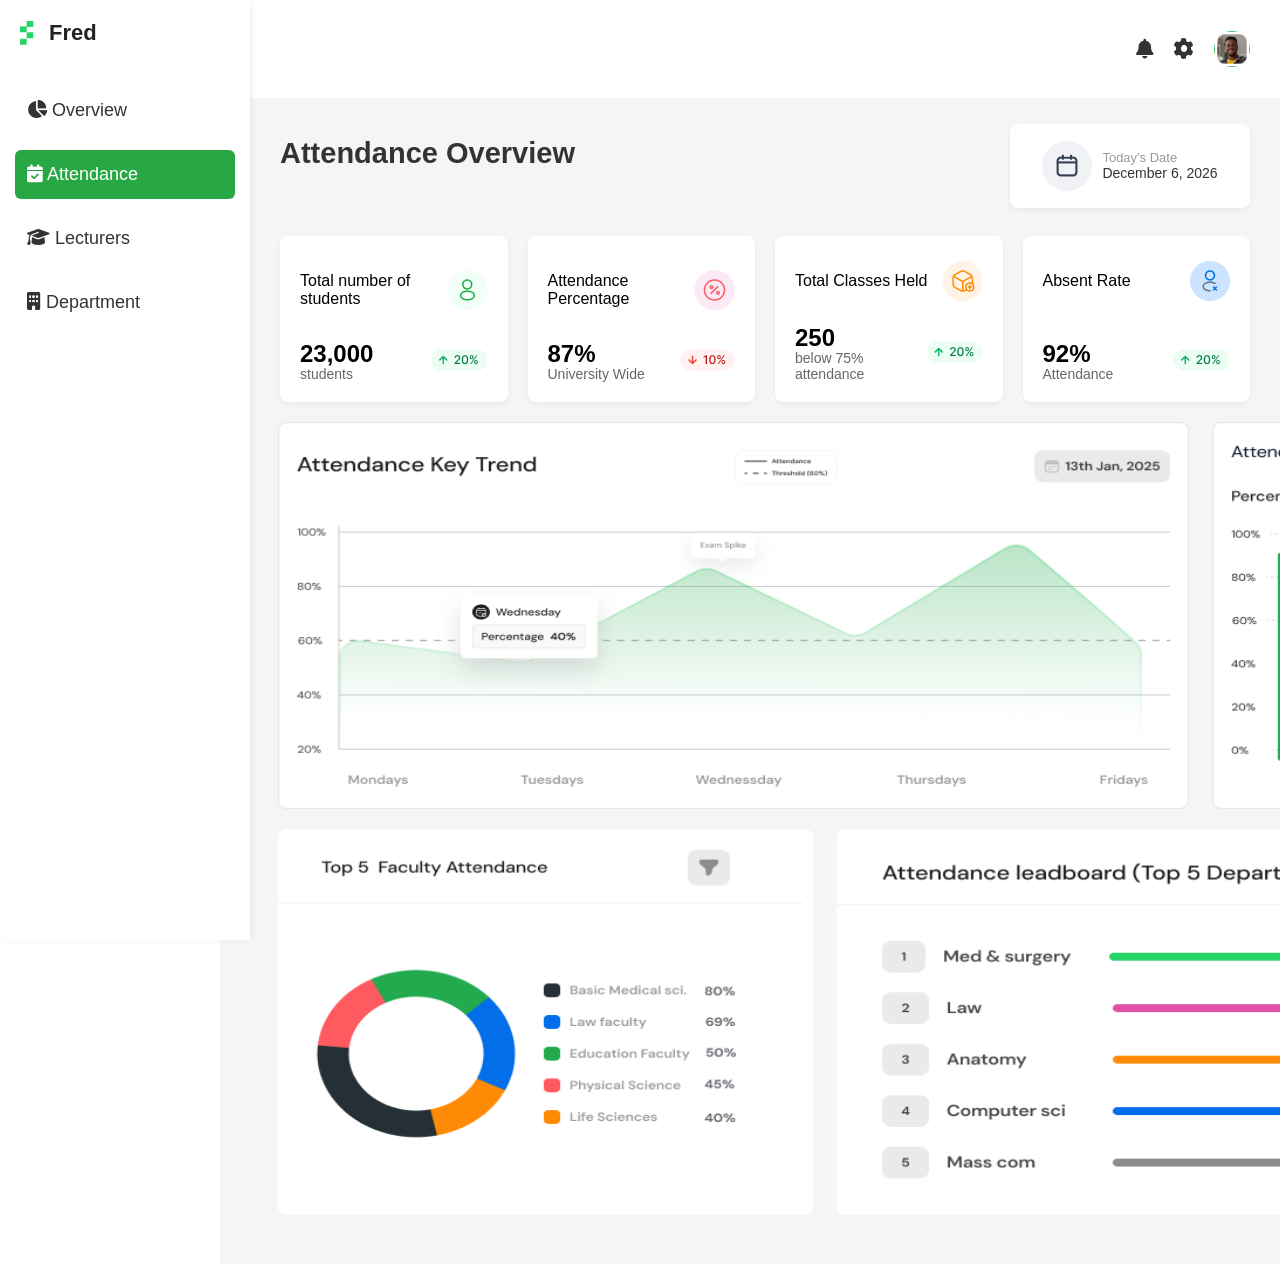
==== genesys/attendance.html @ 0352b65f "Add files via upload" ====
<!DOCTYPE html>
<html lang="en">
  <head>
    <meta charset="UTF-8" />
    <meta name="viewport" content="width=device-width, initial-scale=1.0" />
    <title>Attendance</title>
    <link rel="stylesheet" href="style.css" />
    <link
      rel="stylesheet"
      href="https://cdnjs.cloudflare.com/ajax/libs/font-awesome/6.5.0/css/all.min.css"
    />
  </head>
  <body>
    <!-- Sidebar Menu -->
    <div class="sidebar">
      <div class="logo">
        <img class="fredlogo" src="pictures/Group 1.png" alt="Fred Logo" />
        <span>Fred</span>
      </div>
      <ul class="nav">
        <li class="nav-item">
          <a href="overview.html"><i class="fas fa-chart-pie"></i> Overview</a>
        </li>
        <li class="nav-item active">
          <a href="attendance.html"
            ><i class="fas fa-calendar-check"></i> Attendance</a
          >
        </li>
        <li class="nav-item">
          <a href="lecturers.html"
            ><i class="fas fa-graduation-cap"></i> Lecturers</a
          >
        </li>
        <li class="nav-item">
          <a href="department.html"
            ><i class="fas fa-building"></i> Department</a
          >
        </li>
      </ul>
    </div>

    <!-- Main content area for this page -->
    <div class="main-content">
      <div class="overview-header">
        <input type="search" placeholder="search" class="search" />
        <div class="header-right">
          <i class="fas fa-bell"></i>
          <i class="fas fa-cog"></i>
          <img
            class="profile-img"
            src="pictures/Group 7091.png"
            alt="Profile"
          />
        </div>
      </div>

      <div class="overview-section">
        <div class="overview-left">
          <h1 class="pele">Attendance Overview</h1>
        </div>

        <div class="date-box">
          <img class="misc" src="pictures/Misc icon@2x.png" alt="" />
          <div class="date-texts">
            <span class="date-title">Today's Date</span>
            <span class="date-value" id="todayDate">April 14, 2025</span>
          </div>
        </div>
      </div>

      <div class="chai">
        <div class="first">
          <div class="inner">
            <div class="totalnumber">
              <p>Total number of students</p>
              <img class="src" src="pictures/Circle Icon Bagde.png" alt="" />
            </div>
            <div class="twenty">
              <div class="std">
                <h1 class="tousand">23,000</h1>
                <p>students</p>
              </div>
              <div class="badge">
                <img src="pictures/Badge.png" alt="" />
              </div>
            </div>
          </div>
        </div>

        <div class="first">
          <div class="inner">
            <div class="totalnumber">
              <p>Attendance Percentage</p>
              <img
                class="src"
                src="pictures/Circle Icon Bagde (1).png"
                alt=""
              />
            </div>
            <div class="twenty">
              <div class="std">
                <h1 class="tousand">87%</h1>
                <p>University Wide</p>
              </div>
              <div class="badge">
                <img src="pictures/Badge (1).png" alt="" />
              </div>
            </div>
          </div>
        </div>

        <div class="first">
          <div class="inner">
            <div class="totalnumber">
              <p>Total Classes Held</p>
              <img
                class="src"
                src="pictures/Circle Icon Bagde (2).png"
                alt=""
              />
            </div>
            <div class="twenty">
              <div class="std">
                <h1 class="tousand">250</h1>
                <p>below 75% attendance</p>
              </div>
              <div class="badge">
                <img src="pictures/Badge (2).png" alt="" />
              </div>
            </div>
          </div>
        </div>

        <div class="first">
          <div class="inner">
            <div class="totalnumber">
              <p>Absent Rate</p>
              <img
                class="src"
                src="pictures/Circle Icon Bagde (3).png"
                alt=""
              />
            </div>
            <div class="twenty">
              <div class="std">
                <h1 class="tousand">92%</h1>
                <p>Attendance</p>
              </div>
              <div class="badge">
                <img src="pictures/Badge.png" alt="" />
              </div>
            </div>
          </div>
        </div>
      </div>

      <div class="containp">
        <img class="imgcont" src="pictures/Container.png" alt="" />
      </div>

      <div class="containp">
        <img class="imgcont" src="pictures/Frame 2147224656 (2).png" alt="" />
      </div>
    </div>

    <script>
      // Automatically set the active class based on the current URL
      const navItems = document.querySelectorAll(".nav-item a");
      navItems.forEach((item) => {
        if (item.href === window.location.href) {
          item.parentElement.classList.add("active");
        }
      });

      const date = new Date();
      const options = { year: "numeric", month: "long", day: "numeric" };
      document.getElementById("todayDate").textContent =
        date.toLocaleDateString("en-US", options);
    </script>
  </body>
</html>
---- genesys/style.css ----
body {
  margin: 0;
  font-family: "Inter", sans-serif;
}

.sidebar {
  position: fixed;
  top: 0;
  left: 0;
  height: 100vh;
  width: 220px;
  background: #fff;
  box-shadow: 2px 0 5px rgba(0, 0, 0, 0.05);
  padding: 20px 15px;
  display: flex;
  flex-direction: column;
  justify-content: space-between;
  z-index: 100;
  transition: transform 0.3s ease-in-out; /* Faster transition */
}

.logo {
  display: flex;
  align-items: center;
  gap: 10px;
  font-size: 22px;
  font-weight: bold;
  color: #222;
}

.logo img {
  height: 24px;
  width: 24px;
}
.fredlogo {
  object-fit: contain;
  object-position: center;
}

.nav {
  list-style: none;
  padding: 0;
  margin-top: 40px;
  flex-grow: 1;
}

.nav-item {
  display: flex;
  align-items: center;
  gap: 10px;
  padding: 14px 12px;
  color: #333;
  font-size: 18px; /* ⬅️ increased from 14px to 16px */
  border-radius: 6px;
  cursor: pointer;
  transition: background 0.2s ease;
  margin-bottom: 15px;
}

.nav-item a {
  text-decoration: none;
  color: inherit;
  width: 100%;
  display: block;
}

.nav-item:hover {
  background: #f3f3f3;
}

.nav-item.active {
  background: #28a745;
  color: #fff;
}

.nav-item.active i {
  color: #fff;
}

.logout {
  color: #a00;
  font-size: 14px;
  cursor: pointer;
  display: flex;
  align-items: center;
  gap: 8px;
  padding-left: 10px;
  margin-top: 320px;
}

.main-content {
  transition: opacity 0.3s ease-in-out; /* Smooth transition for content */
  opacity: 1;
  background-color: #f5f5f5;
  margin-left: 220px; /* Same width as your sidebar */
  padding: 30px;
  padding-top: 0px;
  padding-right: 0px;
}

@media (max-width: 768px) {
  .sidebar {
    position: relative; /* so it scrolls with content */
    width: 100%;
    height: auto;
    box-shadow: none;
  }

  .main-content {
    margin-left: 0;
    padding: 20px;
  }

  .nav-item {
    margin-bottom: 10px;
  }

  .logout {
    margin-top: 20px;
  }

  /* Hamburger button (hidden on large screens) */
  .hamburger {
    display: block;
  }

  .sidebar {
    position: fixed;
    top: 0;
    left: -100%;
    width: 220px;
    height: 100vh;
    background: #fff;
    transition: left 0.3s ease;
    z-index: 150;
    transition: transform 0.3s ease-in-out; /* Faster transition */
    box-shadow: 2px 0 5px rgba(0, 0, 0, 0.1);
  }

  .sidebar.open {
    left: 0;
  }
}
.overview-header {
  height: 98px;
  background-color: #fff;
  display: flex;
  justify-content: flex-end;
  align-items: center;
  padding: 0 30px;
  box-shadow: 0 1px 4px rgba(0, 0, 0, 0.05);
}

.header-right {
  display: flex;
  align-items: center;
  gap: 20px;
}

.header-right i {
  font-size: 20px;
  color: #333;
  cursor: pointer;
}

.profile-img {
  width: 36px;
  height: 36px;
  border-radius: 50%;
  object-fit: cover;
  cursor: pointer;
}
.overview-section {
  display: flex;
  justify-content: space-between;
  align-items: center;
  background-color: #f5f5f5;
  padding: 30px;
  margin-bottom: 20px;
  height: 38px;
}

.overview-left h1 {
  font-size: 29px;
  margin-bottom: 7px;
  color: #333;
}

.overview-left p {
  font-size: 14px;
  margin-top: 6px;
  color: #666;
}

.date-box {
  margin-top: 37px;
  justify-content: center;
  align-items: center;
  width: 210px;
  height: 64px;
  background-color: #fff;
  display: flex;
  align-items: center;
  gap: 10px;
  padding: 10px 15px;
  border-radius: 8px;
  box-shadow: 0 2px 5px rgba(0, 0, 0, 0.05);
}

.date-box i {
  font-size: 22px;
  color: #333;
}

.date-texts {
  display: flex;
  flex-direction: column;
  font-size: 13px;
}

.date-title {
  color: #999;
}

.date-value {
  color: #333;
  font-weight: 500;
  font-size: 14px;
}
.ov {
  width: 123px;
  height: 24px;
  gap: 12px;
  font-family: Arial, Helvetica, sans-serif;
  font-weight: 700;
  font-size: 29px;
  line-height: 24px;
}
.misc {
  height: 50px;
  width: 50px;
}
.chai {
  display: flex;
  flex-wrap: wrap;
  gap: 20px;
  justify-content: space-between;
  padding: 20px 30px; /* ← adds space on both left and right */
  margin-top: 20px;
}

.first {
  background-color: #fff;
  border-radius: 8px;
  box-shadow: 0 2px 5px rgba(0, 0, 0, 0.05);
  padding: 20px;
  width: calc(25% - 15px);
  box-sizing: border-box;
  height: 166px;
}

.inner {
  height: 100%;
  display: flex;
  flex-direction: column;
  justify-content: space-between;
}

.totalnumber {
  display: flex;
  justify-content: space-between;
  align-items: center;
}

.twenty {
  display: flex;
  justify-content: space-between;
  align-items: center;
}

.std h1 {
  margin: 0;
  font-size: 24px;
}

.std p {
  margin: 0;
  font-size: 14px;
  color: #666;
}
.imgcont {
  width: 1378px;
  height: 387px;
}
.containp {
  margin-left: 28px;
  margin-bottom: 15px;
}
.tousand {
  font-family: "DM Sans", sans-serif;
  font-weight: 700;
  font-size: 28px;
  line-height: 24px;
  letter-spacing: -1.5%;
}
.search {
  margin-right: 900px;
  width: 458px;
  height: 60px;
}
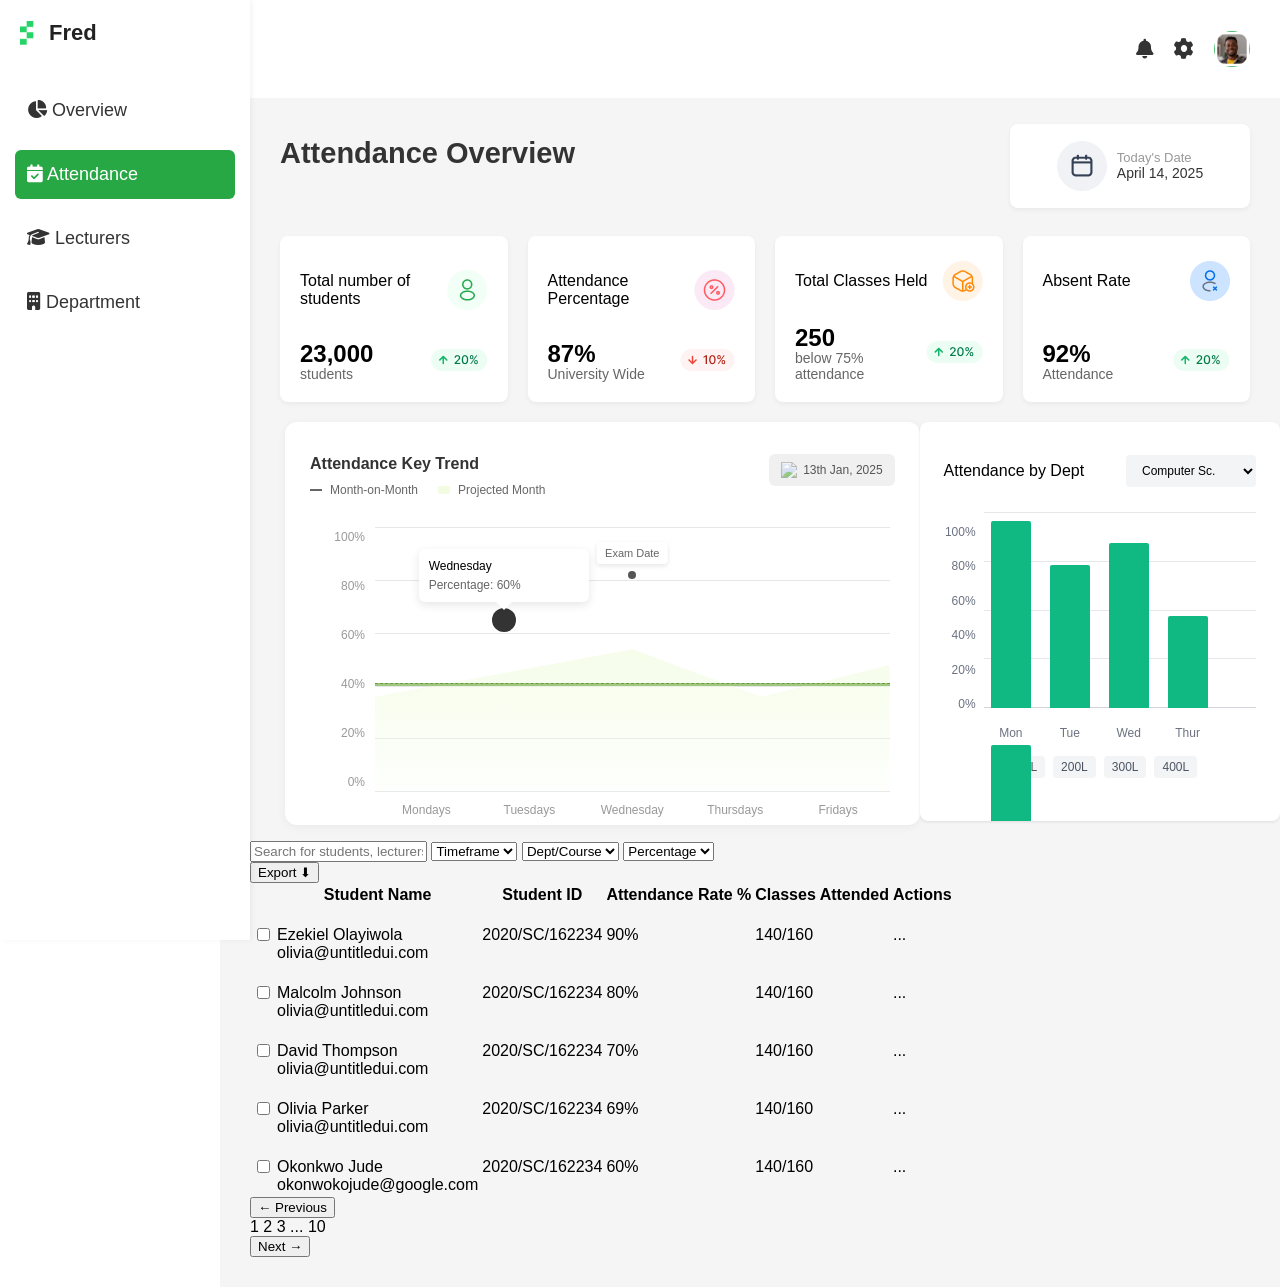
==== commit a59fafc4: "Update attendance.html" ====
--- a/genesys/attendance.html
+++ b/genesys/attendance.html
@@ -42,7 +42,11 @@
     <!-- Main content area for this page -->
     <div class="main-content">
       <div class="overview-header">
-        <input type="search" placeholder="search" class="search" />
+        <input
+          type="search"
+          placeholder="search for Students, lectures, Courses"
+          class="search"
+        />
         <div class="header-right">
           <i class="fas fa-bell"></i>
           <i class="fas fa-cog"></i>
@@ -154,28 +158,301 @@
         </div>
       </div>
 
-      <div class="containp">
-        <img class="imgcont" src="pictures/Container.png" alt="" />
-      </div>
-
-      <div class="containp">
-        <img class="imgcont" src="pictures/Frame 2147224656 (2).png" alt="" />
+      <div class="thislife">
+        <div class="trend-dashboard">
+          <div class="dashboard-header">
+            <div class="header-title-section">
+              <h2>Attendance Key Trend</h2>
+              <div class="trend-legend">
+                <div class="legend-entry">
+                  <span class="trend-indicator"></span>
+                  <span>Month-on-Month</span>
+                </div>
+                <div class="legend-entry">
+                  <span class="projection-indicator"></span>
+                  <span>Projected Month</span>
+                </div>
+              </div>
+            </div>
+            <div class="date-display">
+              <img
+                src="public/lovable-uploads/13bf6f7b-5445-4e2d-8a91-45153ecc7e92.png"
+                alt="Calendar icon"
+                class="date-icon"
+              />
+              <span>13th Jan, 2025</span>
+            </div>
+          </div>
+
+          <div class="visualization-container">
+            <div class="percentage-axis">
+              <div class="percentage-label"><span>100%</span></div>
+              <div class="percentage-label"><span>80%</span></div>
+              <div class="percentage-label"><span>60%</span></div>
+              <div class="percentage-label"><span>40%</span></div>
+              <div class="percentage-label"><span>20%</span></div>
+              <div class="percentage-label"><span>0%</span></div>
+            </div>
+
+            <div class="graph-section">
+              <div class="graph-grid">
+                <div class="horizontal-gridline"></div>
+                <div class="horizontal-gridline"></div>
+                <div class="horizontal-gridline"></div>
+                <div class="horizontal-gridline"></div>
+                <div class="horizontal-gridline"></div>
+                <div class="horizontal-gridline"></div>
+              </div>
+
+              <div class="graph-plot">
+                <div class="projection-area"></div>
+                <div class="trend-line-plot"></div>
+                <div class="data-marker" style="left: 25%; top: 35%">
+                  <div class="marker-tooltip">
+                    <div class="tooltip-header">Wednesday</div>
+                    <div class="tooltip-content">Percentage: 60%</div>
+                  </div>
+                </div>
+                <div class="exam-marker" style="left: 50%; top: 18%">
+                  <div class="exam-tooltip">
+                    <div>Exam Date</div>
+                  </div>
+                </div>
+              </div>
+
+              <div class="weekday-axis">
+                <div class="weekday-label">Mondays</div>
+                <div class="weekday-label">Tuesdays</div>
+                <div class="weekday-label">Wednesday</div>
+                <div class="weekday-label">Thursdays</div>
+                <div class="weekday-label">Fridays</div>
+              </div>
+            </div>
+          </div>
+        </div>
+
+        <div class="attendance-card">
+          <div class="card-header">
+            <h3>Attendance by Dept</h3>
+            <div class="department-select">
+              <select>
+                <option value="computer-sc">Computer Sc.</option>
+                <option value="electrical">Electrical</option>
+                <option value="mechanical">Mechanical</option>
+                <option value="civil">Civil</option>
+              </select>
+            </div>
+          </div>
+          <div class="card-content">
+            <div class="chart-container">
+              <div class="y-axis">
+                <div class="y-label"><span>100%</span></div>
+                <div class="y-label"><span>80%</span></div>
+                <div class="y-label"><span>60%</span></div>
+                <div class="y-label"><span>40%</span></div>
+                <div class="y-label"><span>20%</span></div>
+                <div class="y-label"><span>0%</span></div>
+              </div>
+              <div class="chart-bars">
+                <div class="chart-grid">
+                  <div class="grid-line"></div>
+                  <div class="grid-line"></div>
+                  <div class="grid-line"></div>
+                  <div class="grid-line"></div>
+                  <div class="grid-line grid-line-dark"></div>
+                </div>
+                <div class="bar-container">
+                  <div class="bar" style="height: 85%"></div>
+                  <div class="x-label">Mon</div>
+                </div>
+                <div class="bar-container">
+                  <div class="bar" style="height: 65%"></div>
+                  <div class="x-label">Tue</div>
+                </div>
+                <div class="bar-container">
+                  <div class="bar" style="height: 75%"></div>
+                  <div class="x-label">Wed</div>
+                </div>
+                <div class="bar-container">
+                  <div class="bar" style="height: 42%"></div>
+                  <div class="x-label">Thur</div>
+                </div>
+                <div class="bar-container">
+                  <div class="bar" style="height: 85%"></div>
+                  <div class="x-label">Fri</div>
+                </div>
+              </div>
+            </div>
+            <div class="filter-buttons">
+              <button>100L</button>
+              <button>200L</button>
+              <button>300L</button>
+              <button>400L</button>
+            </div>
+          </div>
+        </div>
+      </div>
+
+       <div class="container">
+      <div class="top-controls">
+        <div class="left">
+          <input
+            type="text"
+            placeholder="Search for students, lecturers, or courses "
+          />
+          <select>
+            <option>Timeframe</option>
+          </select>
+          <select>
+            <option>Dept/Course</option>
+          </select>
+          <select>
+            <option>Percentage</option>
+          </select>
+        </div>
+        <button>Export ⬇</button>
+      </div>
+
+      <table>
+        <thead>
+          <tr>
+            <th></th>
+            <th>Student Name</th>
+            <th>Student ID</th>
+            <th>Attendance Rate %</th>
+            <th>Classes Attended</th>
+            <th>Actions</th>
+          </tr>
+        </thead>
+        <tbody>
+          <!-- Student 1 -->
+          <tr>
+            <td><input type="checkbox" /></td>
+            <td>
+              <div class="student-info">
+                <img src="https://i.pravatar.cc/36?img=1" alt="" />
+                <div>
+                  Ezekiel Olayiwola<br />
+                  <span class="email">olivia@untitledui.com</span>
+                </div>
+              </div>
+            </td>
+            <td>2020/SC/162234</td>
+            <td>
+              90%
+              <div class="progress-bar">
+                <div class="progress" style="width: 90%"></div>
+              </div>
+            </td>
+            <td>140/160</td>
+            <td>...</td>
+          </tr>
+
+          <!-- Student 2 -->
+          <tr>
+            <td><input type="checkbox" /></td>
+            <td>
+              <div class="student-info">
+                <img src="https://i.pravatar.cc/36?img=2" alt="" />
+                <div>
+                  Malcolm Johnson<br />
+                  <span class="email">olivia@untitledui.com</span>
+                </div>
+              </div>
+            </td>
+            <td>2020/SC/162234</td>
+            <td>
+              80%
+              <div class="progress-bar">
+                <div class="progress" style="width: 80%"></div>
+              </div>
+            </td>
+            <td>140/160</td>
+            <td>...</td>
+          </tr>
+
+          <!-- Student 3 -->
+          <tr>
+            <td><input type="checkbox" /></td>
+            <td>
+              <div class="student-info">
+                <img src="https://i.pravatar.cc/36?img=3" alt="" />
+                <div>
+                  David Thompson<br />
+                  <span class="email">olivia@untitledui.com</span>
+                </div>
+              </div>
+            </td>
+            <td>2020/SC/162234</td>
+            <td>
+              70%
+              <div class="progress-bar">
+                <div class="progress" style="width: 70%"></div>
+              </div>
+            </td>
+            <td>140/160</td>
+            <td>...</td>
+          </tr>
+
+          <!-- Student 4 -->
+          <tr>
+            <td><input type="checkbox" /></td>
+            <td>
+              <div class="student-info">
+                <img src="https://i.pravatar.cc/36?img=4" alt="" />
+                <div>
+                  Olivia Parker<br />
+                  <span class="email">olivia@untitledui.com</span>
+                </div>
+              </div>
+            </td>
+            <td>2020/SC/162234</td>
+            <td>
+              69%
+              <div class="progress-bar">
+                <div class="progress" style="width: 69%"></div>
+              </div>
+            </td>
+            <td>140/160</td>
+            <td>...</td>
+          </tr>
+
+          <!-- Student 5 -->
+          <tr>
+            <td><input type="checkbox" /></td>
+            <td>
+              <div class="student-info">
+                <img src="https://i.pravatar.cc/36?img=5" alt="" />
+                <div>
+                  Okonkwo Jude<br />
+                  <span class="email">okonwokojude@google.com</span>
+                </div>
+              </div>
+            </td>
+            <td>2020/SC/162234</td>
+            <td>
+              60%
+              <div class="progress-bar">
+                <div class="progress" style="width: 60%"></div>
+              </div>
+            </td>
+            <td>140/160</td>
+            <td>...</td>
+          </tr>
+        </tbody>
+      </table>
+
+      <div class="pagination">
+        <button>&larr; Previous</button>
+        <div class="pages">
+          <span class="current">1</span>
+          <span>2</span>
+          <span>3</span>
+          <span>...</span>
+          <span>10</span>
+        </div>
+        <button>Next &rarr;</button>
       </div>
     </div>
-
-    <script>
-      // Automatically set the active class based on the current URL
-      const navItems = document.querySelectorAll(".nav-item a");
-      navItems.forEach((item) => {
-        if (item.href === window.location.href) {
-          item.parentElement.classList.add("active");
-        }
-      });
-
-      const date = new Date();
-      const options = { year: "numeric", month: "long", day: "numeric" };
-      document.getElementById("todayDate").textContent =
-        date.toLocaleDateString("en-US", options);
-    </script>
   </body>
 </html>
--- a/genesys/style.css
+++ b/genesys/style.css
@@ -308,3 +308,703 @@
   width: 458px;
   height: 60px;
 }
+body {
+  margin: 0;
+  font-family: "Inter", sans-serif;
+}
+
+.sidebar {
+  position: fixed;
+  top: 0;
+  left: 0;
+  height: 100vh;
+  width: 220px;
+  background: #fff;
+  box-shadow: 2px 0 5px rgba(0, 0, 0, 0.05);
+  padding: 20px 15px;
+  display: flex;
+  flex-direction: column;
+  justify-content: space-between;
+  z-index: 100;
+  transition: transform 0.3s ease-in-out; /* Faster transition */
+}
+
+.logo {
+  display: flex;
+  align-items: center;
+  gap: 10px;
+  font-size: 22px;
+  font-weight: bold;
+  color: #222;
+}
+
+.logo img {
+  height: 24px;
+  width: 24px;
+}
+.fredlogo {
+  object-fit: contain;
+  object-position: center;
+}
+
+.nav {
+  list-style: none;
+  padding: 0;
+  margin-top: 40px;
+  flex-grow: 1;
+}
+
+.nav-item {
+  display: flex;
+  align-items: center;
+  gap: 10px;
+  padding: 14px 12px;
+  color: #333;
+  font-size: 18px; /* ⬅️ increased from 14px to 16px */
+  border-radius: 6px;
+  cursor: pointer;
+  transition: background 0.2s ease;
+  margin-bottom: 15px;
+}
+
+.nav-item a {
+  text-decoration: none;
+  color: inherit;
+  width: 100%;
+  display: block;
+}
+
+.nav-item:hover {
+  background: #f3f3f3;
+}
+
+.nav-item.active {
+  background: #28a745;
+  color: #fff;
+}
+
+.nav-item.active i {
+  color: #fff;
+}
+
+.logout {
+  color: #a00;
+  font-size: 14px;
+  cursor: pointer;
+  display: flex;
+  align-items: center;
+  gap: 8px;
+  padding-left: 10px;
+  margin-top: 320px;
+}
+
+.main-content {
+  transition: opacity 0.3s ease-in-out; /* Smooth transition for content */
+  opacity: 1;
+  background-color: #f5f5f5;
+  margin-left: 220px; /* Same width as your sidebar */
+  padding: 30px;
+  padding-top: 0px;
+  padding-right: 0px;
+}
+
+@media (max-width: 768px) {
+  .sidebar {
+    position: relative; /* so it scrolls with content */
+    width: 100%;
+    height: auto;
+    box-shadow: none;
+  }
+
+  .main-content {
+    margin-left: 0;
+    padding: 20px;
+  }
+
+  .nav-item {
+    margin-bottom: 10px;
+  }
+
+  .logout {
+    margin-top: 20px;
+  }
+
+  /* Hamburger button (hidden on large screens) */
+  .hamburger {
+    display: block;
+  }
+
+  .sidebar {
+    position: fixed;
+    top: 0;
+    left: -100%;
+    width: 220px;
+    height: 100vh;
+    background: #fff;
+    transition: left 0.3s ease;
+    z-index: 150;
+    transition: transform 0.3s ease-in-out; /* Faster transition */
+    box-shadow: 2px 0 5px rgba(0, 0, 0, 0.1);
+  }
+
+  .sidebar.open {
+    left: 0;
+  }
+}
+.overview-header {
+  height: 98px;
+  background-color: #fff;
+  display: flex;
+  justify-content: flex-end;
+  align-items: center;
+  padding: 0 30px;
+  box-shadow: 0 1px 4px rgba(0, 0, 0, 0.05);
+}
+
+.header-right {
+  display: flex;
+  align-items: center;
+  gap: 20px;
+}
+
+.header-right i {
+  font-size: 20px;
+  color: #333;
+  cursor: pointer;
+}
+
+.profile-img {
+  width: 36px;
+  height: 36px;
+  border-radius: 50%;
+  object-fit: cover;
+  cursor: pointer;
+}
+.overview-section {
+  display: flex;
+  justify-content: space-between;
+  align-items: center;
+  background-color: #f5f5f5;
+  padding: 30px;
+  margin-bottom: 20px;
+  height: 38px;
+}
+
+.overview-left h1 {
+  font-size: 29px;
+  margin-bottom: 7px;
+  color: #333;
+}
+
+.overview-left p {
+  font-size: 14px;
+  margin-top: 6px;
+  color: #666;
+}
+
+.date-box {
+  margin-top: 37px;
+  justify-content: center;
+  align-items: center;
+  width: 210px;
+  height: 64px;
+  background-color: #fff;
+  display: flex;
+  align-items: center;
+  gap: 10px;
+  padding: 10px 15px;
+  border-radius: 8px;
+  box-shadow: 0 2px 5px rgba(0, 0, 0, 0.05);
+}
+
+.date-box i {
+  font-size: 22px;
+  color: #333;
+}
+
+.date-texts {
+  display: flex;
+  flex-direction: column;
+  font-size: 13px;
+}
+
+.date-title {
+  color: #999;
+}
+
+.date-value {
+  color: #333;
+  font-weight: 500;
+  font-size: 14px;
+}
+.ov {
+  width: 123px;
+  height: 24px;
+  gap: 12px;
+  font-family: Arial, Helvetica, sans-serif;
+  font-weight: 700;
+  font-size: 29px;
+  line-height: 24px;
+}
+.misc {
+  height: 50px;
+  width: 50px;
+}
+.chai {
+  display: flex;
+  flex-wrap: wrap;
+  gap: 20px;
+  justify-content: space-between;
+  padding: 20px 30px; /* ← adds space on both left and right */
+  margin-top: 20px;
+}
+
+.first {
+  background-color: #fff;
+  border-radius: 8px;
+  box-shadow: 0 2px 5px rgba(0, 0, 0, 0.05);
+  padding: 20px;
+  width: calc(25% - 15px);
+  box-sizing: border-box;
+  height: 166px;
+}
+
+.inner {
+  height: 100%;
+  display: flex;
+  flex-direction: column;
+  justify-content: space-between;
+}
+
+.totalnumber {
+  display: flex;
+  justify-content: space-between;
+  align-items: center;
+}
+
+.twenty {
+  display: flex;
+  justify-content: space-between;
+  align-items: center;
+}
+
+.std h1 {
+  margin: 0;
+  font-size: 24px;
+}
+
+.std p {
+  margin: 0;
+  font-size: 14px;
+  color: #666;
+}
+.imgcont {
+  width: 1378px;
+  height: 387px;
+}
+.containp {
+  margin-left: 28px;
+  margin-bottom: 15px;
+}
+.tousand {
+  font-family: "DM Sans", sans-serif;
+  font-weight: 700;
+  font-size: 28px;
+  line-height: 24px;
+  letter-spacing: -1.5%;
+}
+.search {
+  margin-right: 900px;
+  width: 458px;
+  height: 60px;
+}
+.attendance-card {
+  background-color: white;
+  border-radius: 8px;
+  box-shadow: 0 1px 3px rgba(0, 0, 0, 0.1);
+  overflow: hidden;
+  max-width: 585px;
+  width: 585px;
+  margin: 20px auto;
+  height: 399px;
+  margin-top: 0;
+}
+
+.card-header {
+  display: flex;
+  align-items: center;
+  justify-content: space-between;
+  padding: 1.5rem 1.5rem 0.5rem;
+}
+
+.card-header h3 {
+  font-size: 1rem;
+  font-weight: 500;
+}
+
+.department-select select {
+  background-color: #f3f4f6;
+  border: none;
+  border-radius: 4px;
+  font-size: 0.75rem;
+  height: 2rem;
+  padding: 0 0.75rem;
+  width: 130px;
+}
+
+.card-content {
+  padding: 0.5rem 1.5rem 1.5rem;
+}
+
+.chart-container {
+  display: flex;
+  gap: 0.5rem;
+  margin-bottom: 1rem;
+}
+
+.y-axis {
+  display: flex;
+  flex-direction: column;
+  justify-content: space-between;
+  padding-top: 0.5rem;
+  padding-bottom: 1.5rem;
+}
+
+.y-label {
+  height: 1.5rem;
+  display: flex;
+  align-items: center;
+}
+
+.y-label span {
+  color: #6b7280;
+  font-size: 0.75rem;
+  text-align: right;
+  width: 2rem;
+}
+
+.chart-bars {
+  flex: 1;
+  position: relative;
+  padding-top: 0.5rem;
+  height: 220px;
+}
+
+.chart-grid {
+  position: absolute;
+  top: 0;
+  left: 0;
+  right: 0;
+  bottom: 0;
+  display: flex;
+  flex-direction: column;
+  justify-content: space-between;
+  padding-bottom: 2rem;
+}
+
+.grid-line {
+  height: 1px;
+  width: 100%;
+  background-color: #e5e7eb;
+}
+
+.grid-line-dark {
+  background-color: #d1d5db;
+}
+
+.bar-container {
+  position: relative;
+  display: inline-flex;
+  flex-direction: column;
+  align-items: center;
+  height: calc(100% - 2rem);
+  width: 20%;
+  padding-bottom: 2rem;
+}
+
+.bar {
+  width: 2.5rem;
+  background-color: #10b981;
+  border-top-left-radius: 2px;
+  border-top-right-radius: 2px;
+  position: absolute;
+  bottom: 2rem;
+}
+
+.x-label {
+  position: absolute;
+  bottom: 0;
+  color: #6b7280;
+  font-size: 0.75rem;
+}
+
+.filter-buttons {
+  display: flex;
+  justify-content: center;
+  gap: 0.5rem;
+}
+
+.filter-buttons button {
+  background-color: #f3f4f6;
+  border: none;
+  border-radius: 4px;
+  color: #4b5563;
+  font-size: 0.75rem;
+  padding: 0.25rem 0.5rem;
+}
+.trend-dashboard {
+  background-color: white;
+  border-radius: 12px;
+  box-shadow: 0 2px 10px rgba(0, 0, 0, 0.05);
+  width: 100%;
+  max-width: 778px;
+  overflow: hidden;
+  margin-left: 35px;
+  height: 403px;
+}
+
+.dashboard-header {
+  display: flex;
+  align-items: center;
+  justify-content: space-between;
+  padding: 20px 25px;
+}
+
+.header-title-section h2 {
+  font-size: 16px;
+  font-weight: 600;
+  color: #333;
+  margin-bottom: 10px;
+}
+
+.trend-legend {
+  display: flex;
+  align-items: center;
+  gap: 20px;
+}
+
+.legend-entry {
+  display: flex;
+  align-items: center;
+  gap: 8px;
+  font-size: 12px;
+  color: #666;
+}
+
+.trend-indicator {
+  display: inline-block;
+  width: 12px;
+  height: 2px;
+  background-color: #666;
+}
+
+.projection-indicator {
+  display: inline-block;
+  width: 12px;
+  height: 8px;
+  background-color: #f2fce2;
+  border-radius: 2px;
+}
+
+.date-display {
+  display: flex;
+  align-items: center;
+  gap: 6px;
+  background-color: #f0f0f0;
+  padding: 8px 12px;
+  border-radius: 6px;
+  font-size: 12px;
+  color: #555;
+}
+
+.date-icon {
+  width: 16px;
+  height: 16px;
+  opacity: 0.6;
+}
+
+.visualization-container {
+  display: flex;
+  padding: 0 30px 30px;
+  height: 300px;
+}
+
+.percentage-axis {
+  display: flex;
+  flex-direction: column;
+  justify-content: space-between;
+  width: 50px;
+  padding-right: 10px;
+  padding-top: 10px;
+  padding-bottom: 25px;
+}
+
+.percentage-label {
+  height: 20px;
+  display: flex;
+  align-items: center;
+}
+
+.percentage-label span {
+  font-size: 12px;
+  color: #999;
+  text-align: right;
+  width: 100%;
+}
+
+.graph-section {
+  flex: 1;
+  position: relative;
+  padding-bottom: 25px;
+}
+
+.graph-grid {
+  position: absolute;
+  top: 10px;
+  left: 0;
+  right: 0;
+  bottom: 25px;
+  display: flex;
+  flex-direction: column;
+  justify-content: space-between;
+}
+
+.horizontal-gridline {
+  height: 1px;
+  width: 100%;
+  background-color: #e5e7eb;
+}
+
+.graph-plot {
+  position: absolute;
+  top: 10px;
+  left: 0;
+  right: 0;
+  bottom: 25px;
+}
+
+.projection-area {
+  position: absolute;
+  bottom: 0;
+  left: 0;
+  right: 0;
+  height: 60%;
+  background: linear-gradient(
+    180deg,
+    rgba(242, 252, 226, 0.8) 0%,
+    rgba(242, 252, 226, 0.1) 100%
+  );
+  clip-path: polygon(
+    0% 100%,
+    0% 40%,
+    25% 25%,
+    50% 10%,
+    75% 40%,
+    100% 20%,
+    100% 100%
+  );
+}
+
+.trend-line-plot {
+  position: absolute;
+  bottom: 40%;
+  left: 0;
+  right: 0;
+  height: 2px;
+  background-color: #9fc77d;
+  border-top: 1px dashed #6b9a47;
+}
+
+.data-marker {
+  position: absolute;
+  width: 24px;
+  height: 24px;
+  background-color: #333;
+  border-radius: 50%;
+  transform: translate(-50%, -50%);
+  display: flex;
+  align-items: center;
+  justify-content: center;
+  z-index: 10;
+}
+
+.marker-tooltip {
+  position: absolute;
+  bottom: 30px;
+  left: 50%;
+  transform: translateX(-50%);
+  background-color: white;
+  border-radius: 6px;
+  box-shadow: 0 3px 10px rgba(0, 0, 0, 0.1);
+  padding: 10px;
+  min-width: 150px;
+  display: flex;
+  flex-direction: column;
+  gap: 5px;
+  pointer-events: none;
+}
+
+.tooltip-header {
+  font-weight: 500;
+  font-size: 12px;
+}
+
+.tooltip-content {
+  font-size: 12px;
+  color: #666;
+}
+
+.marker-tooltip::after {
+  content: "";
+  position: absolute;
+  top: 100%;
+  left: 50%;
+  transform: translateX(-50%);
+  border-width: 8px;
+  border-style: solid;
+  border-color: white transparent transparent transparent;
+}
+
+.exam-marker {
+  position: absolute;
+  width: 8px;
+  height: 8px;
+  background-color: #555;
+  border-radius: 50%;
+  transform: translate(-50%, -50%);
+  z-index: 5;
+}
+
+.exam-tooltip {
+  position: absolute;
+  bottom: 15px;
+  left: 50%;
+  transform: translateX(-50%);
+  background-color: white;
+  border-radius: 4px;
+  box-shadow: 0 2px 5px rgba(0, 0, 0, 0.1);
+  padding: 5px 8px;
+  font-size: 11px;
+  color: #666;
+  white-space: nowrap;
+  pointer-events: none;
+}
+
+.weekday-axis {
+  position: absolute;
+  bottom: 0;
+  left: 0;
+  right: 0;
+  display: flex;
+  justify-content: space-between;
+}
+
+.weekday-label {
+  font-size: 12px;
+  color: #999;
+  text-align: center;
+  width: 20%;
+}
+.thislife {
+  display: flex;
+}
